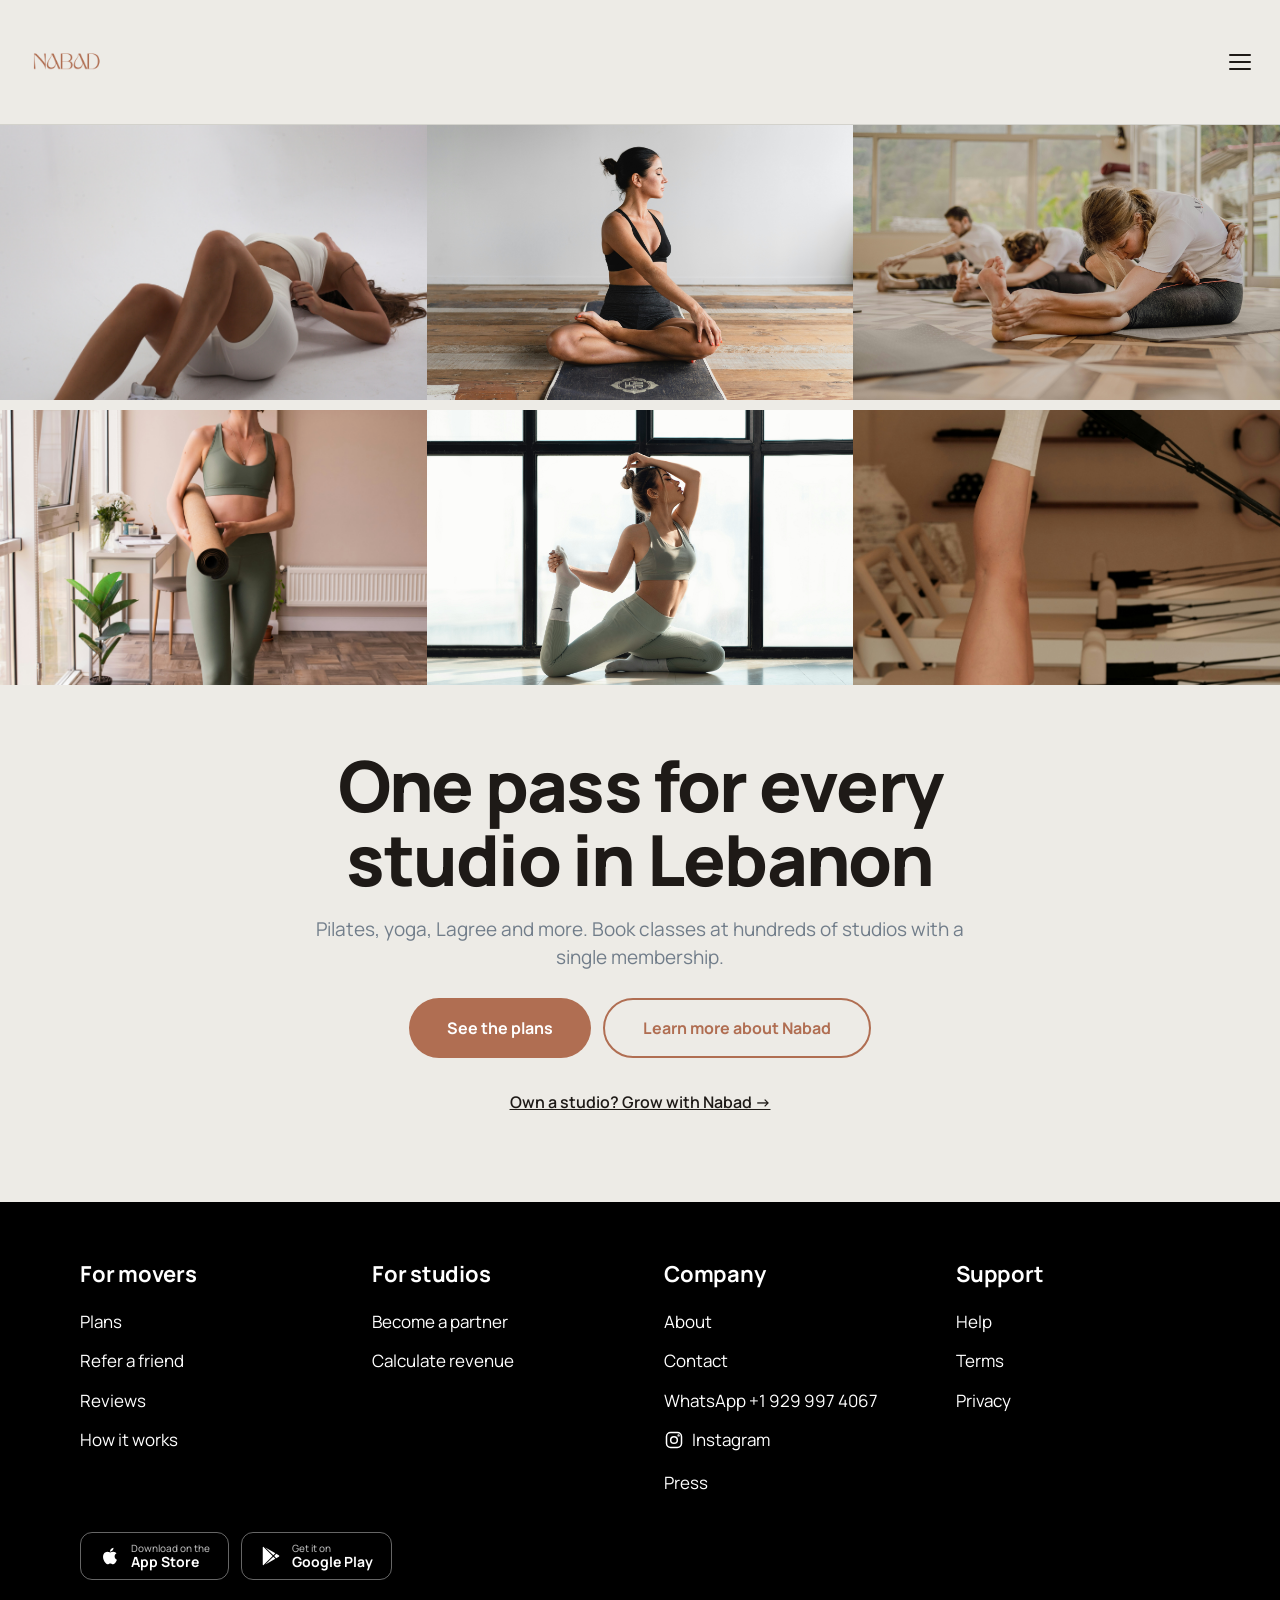
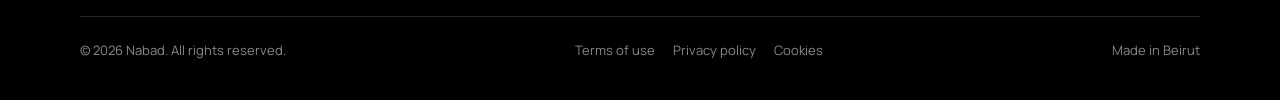
==== index.html @ 883f13c4 "switch contact email to studionabad@gmail.com everywhere" ====
<!DOCTYPE html>
<html lang="en">
<head>
<meta charset="UTF-8"/>
<meta name="viewport" content="width=device-width, initial-scale=1.0"/>
<title>Nabad — One pass. Every studio in Lebanon.</title>
<link rel="preconnect" href="https://fonts.googleapis.com"/>
<link rel="preconnect" href="https://fonts.gstatic.com" crossorigin/>
<link href="https://fonts.googleapis.com/css2?family=Manrope:wght@400;500;600;700;800&display=swap" rel="stylesheet"/>
<link rel="stylesheet" href="assets/anim.css"/>
<link rel="icon" type="image/png" href="assets/IMG_7429.png"/>
<link rel="apple-touch-icon" href="assets/IMG_7429.png"/>
<style>
:root{
  --bg:#EDEBE6;
  --bg-soft:#E2DFD8;
  --ink:#1E1A17;
  --slate:#717D8A;
  --line:rgba(30,26,23,0.12);
  --blue:#B06E52;
  --blue-d:#8E5740;
  --f-sans:'Manrope',-apple-system,BlinkMacSystemFont,'Segoe UI',sans-serif;
}
*,*::before,*::after{box-sizing:border-box;margin:0;padding:0}
html{scroll-behavior:smooth;-webkit-text-size-adjust:100%}
body{
  background:var(--bg);color:var(--ink);
  font-family:var(--f-sans);font-size:16px;line-height:1.5;
  -webkit-font-smoothing:antialiased;overflow-x:hidden;
}
a{color:inherit;text-decoration:none}
img{display:block;max-width:100%;height:auto}
button{font:inherit;cursor:pointer;border:none;background:none;color:inherit}

.wrap{max-width:1200px;margin:0 auto;padding:0 20px}
@media(min-width:900px){.wrap{padding:0 40px}}

/* NAV */
.nav{
  position:sticky;top:0;z-index:60;
  display:flex;align-items:center;justify-content:space-between;
  padding:14px 20px;
  background:var(--bg);
  border-bottom:1px solid var(--line);
}
.nav-logo{display:inline-flex;align-items:center;font-size:24px;font-weight:800;letter-spacing:-.03em;color:var(--ink)}
.nav-logo img{height:72px;width:auto;display:block}
@media(min-width:760px){.nav-logo img{height:96px}}
.nav-burger{
  width:40px;height:40px;border-radius:50%;
  display:flex;flex-direction:column;justify-content:center;align-items:center;gap:5px;
  background:transparent;
}
.nav-burger span{width:22px;height:2px;background:var(--ink);border-radius:2px}

/* MENU OVERLAY */
.menu{
  position:fixed;inset:0;z-index:70;background:var(--bg);
  display:none;flex-direction:column;
  padding:14px 0 24px;
}
.menu.open{display:flex}
.menu-top{display:flex;justify-content:space-between;align-items:center;padding:0 20px 20px}
.menu-close{font-size:28px;font-weight:400;line-height:1;background:transparent;color:var(--ink)}
.menu-list{display:flex;flex-direction:column;flex:1}
.menu-list a{
  padding:18px 20px;font-size:20px;font-weight:600;
  border-bottom:1px solid var(--line);
}
.menu-list a:first-child{border-top:1px solid var(--line)}
.menu-bottom{padding:24px 20px 0}
.btn-primary{
  display:block;width:100%;text-align:center;
  background:var(--blue);color:#fff;
  padding:18px 24px;border-radius:100px;
  font-size:16px;font-weight:700;
  transition:background .15s, transform .15s;
}
.btn-primary:hover{background:var(--blue-d)}
.btn-outline{
  display:block;width:100%;text-align:center;
  border:2px solid var(--blue);color:var(--blue);
  padding:16px 24px;border-radius:100px;
  font-size:16px;font-weight:700;background:transparent;
  transition:background .15s;
}
.btn-outline:hover{background:rgba(176,110,82,0.08)}

/* HERO */
.hero{padding:0 0 32px}
.hero-marquee{
  display:flex;flex-direction:column;gap:6px;
  aspect-ratio:3/2;max-height:560px;
  overflow:hidden;
}
.marq-row{flex:1;overflow:hidden}
.marq-track{
  display:flex;width:400%;height:100%;
  animation:nbMarqLeft 60s linear infinite;
  will-change:transform;
}
.marq-row.rev .marq-track{animation-name:nbMarqRight}
.marq-track img{
  width:calc(100% / 12);height:100%;
  object-fit:cover;display:block;flex-shrink:0;
}
@keyframes nbMarqLeft{
  from{transform:translateX(0)}
  to{transform:translateX(-50%)}
}
@keyframes nbMarqRight{
  from{transform:translateX(-50%)}
  to{transform:translateX(0)}
}
@media(prefers-reduced-motion:reduce){
  .marq-track{animation:none}
}
.hero-body{padding:36px 20px 0;display:flex;flex-direction:column;gap:18px}
.hero h1{
  font-size:clamp(34px,7vw,56px);
  font-weight:800;
  line-height:1.05;
  letter-spacing:-.025em;
  text-wrap:balance;
}
.hero p{font-size:17px;color:var(--slate);line-height:1.5;max-width:36ch}
.hero-ctas{display:flex;flex-direction:column;gap:12px;margin-top:8px}
.hero-link{
  text-align:center;font-size:15px;font-weight:600;
  text-decoration:underline;margin-top:14px;color:var(--ink);
}

@media(min-width:760px){
  .hero-body{padding:48px 40px 0;align-items:flex-start}
  .hero-ctas{flex-direction:row;gap:12px}
  .btn-primary,.btn-outline{width:auto;padding-left:38px;padding-right:38px}
  .hero h1{max-width:18ch}
}
@media(min-width:1024px){
  .hero{padding:0 0 64px}
  .hero-marquee{aspect-ratio:auto;max-height:none;height:560px;gap:10px}
  .hero-body{max-width:1200px;margin:0 auto;padding:64px 48px 0;align-items:center;text-align:center}
  .hero h1{font-size:clamp(56px,5.5vw,84px);max-width:22ch}
  .hero p{font-size:19px;max-width:54ch;text-align:center}
  .hero-ctas{justify-content:center}
  .hero-link{font-size:16px}
}

/* ONBOARDING OVERLAY */
.onb{
  position:fixed;top:0;left:0;right:0;bottom:0;z-index:80;background:var(--bg-soft);
  height:100vh;
  height:100dvh; /* iOS Safari: adapt to visible viewport */
  display:none;flex-direction:column;
  overflow:hidden;
}
.onb.open{display:flex}
.onb-top{
  flex:0 0 auto;
  display:flex;justify-content:space-between;align-items:center;
  padding:14px 20px;
}
.onb-logo{font-size:22px;font-weight:800;letter-spacing:-.03em}
.onb-close{font-size:28px;font-weight:400;background:transparent;color:var(--ink);line-height:1}
.onb-body{
  flex:1 1 auto;min-height:0;
  display:flex;flex-direction:column;justify-content:center;
  padding:24px 24px;
  overflow:hidden;
}
.onb-q{font-size:18px;font-weight:500;color:var(--ink);margin-bottom:18px}
.onb-a{
  font-size:clamp(24px,5.8vw,40px);
  font-weight:800;line-height:1.18;letter-spacing:-.02em;
}
.onb-foot{flex:0 0 auto;padding:18px 24px max(24px,env(safe-area-inset-bottom));display:flex;flex-direction:column;gap:14px;align-items:center}
.onb-dots{display:flex;gap:8px;justify-content:center}
.onb-dot{width:8px;height:8px;border-radius:50%;background:rgba(0,0,0,.18);transition:background .2s}
.onb-dot.on{background:var(--ink)}
.onb-next{
  width:100%;max-width:480px;background:var(--ink);color:#fff;
  padding:18px;border-radius:100px;font-size:16px;font-weight:700;
  text-align:center;transition:background .15s;
}
.onb-next:hover{background:#222}
.onb-skip{font-size:14.5px;text-decoration:underline;color:var(--ink);font-weight:500}

/* FOOTER */
.footer{background:#000;color:#fff;padding:56px 0 40px;margin-top:24px}
.footer-grid{display:grid;grid-template-columns:repeat(2,1fr);gap:36px 24px}
@media(min-width:800px){.footer-grid{grid-template-columns:repeat(4,1fr);gap:48px}}
.footer h4{font-size:22px;font-weight:700;margin-bottom:18px;letter-spacing:-.01em}
.footer ul{list-style:none;display:flex;flex-direction:column;gap:14px}
.footer a{color:#fff;font-size:17px;font-weight:400}
.footer a:hover{text-decoration:underline}
.footer-apps{display:flex;gap:12px;flex-wrap:wrap;margin-top:36px}
.app-btn{display:inline-flex;align-items:center;gap:10px;padding:10px 18px;border:1.5px solid rgba(255,255,255,.4);border-radius:12px;color:#fff;font-weight:600;transition:background .15s, border-color .15s}
.app-btn:hover{background:rgba(255,255,255,.08);border-color:#fff;text-decoration:none}
.app-btn svg{width:22px;height:22px;flex-shrink:0;fill:currentColor}
.app-btn span{display:flex;flex-direction:column;line-height:1.1;text-align:left}
.app-btn small{font-size:10px;font-weight:500;opacity:.7}
.app-btn strong{font-size:14px;font-weight:700}
.footer-bottom{margin-top:36px;padding-top:24px;border-top:1px solid rgba(255,255,255,.15);display:flex;justify-content:space-between;align-items:center;flex-wrap:wrap;gap:14px;font-size:13px;color:#888}
.footer-legal{display:flex;flex-wrap:wrap;gap:18px}
.footer-legal a{color:#888;font-size:13px;font-weight:400}
.footer-legal a:hover{color:#fff}

/* Page-specific hero entrance delays (animation keyframes in anim.css) */
.hero h1{opacity:0;animation:nbFadeUp .8s cubic-bezier(.2,.7,.2,1) .55s forwards}
.hero p{opacity:0;animation:nbFadeUp .8s cubic-bezier(.2,.7,.2,1) .7s forwards}
.hero-ctas{opacity:0;animation:nbFadeUp .8s cubic-bezier(.2,.7,.2,1) .85s forwards}
.hero-link{opacity:0;animation:nbFadeUp .8s cubic-bezier(.2,.7,.2,1) 1s forwards}
</style>
<!-- OG START -->
<meta property="og:type" content="website"/>
<meta property="og:url" content="https://kevinazarproo-rgb.github.io/nabad-website/"/>
<meta property="og:title" content="Nabad — One pass for every studio in Lebanon"/>
<meta property="og:description" content="Pilates, yoga, Lagree and more. Book classes at hundreds of studios across Lebanon with a single membership."/>
<meta property="og:image" content="https://kevinazarproo-rgb.github.io/nabad-website/assets/og-image.jpg"/>
<meta property="og:image:width" content="1200"/>
<meta property="og:image:height" content="630"/>
<meta name="twitter:card" content="summary_large_image"/>
<meta name="twitter:title" content="Nabad — One pass for every studio in Lebanon"/>
<meta name="twitter:description" content="Pilates, yoga, Lagree and more. Book classes at hundreds of studios across Lebanon with a single membership."/>
<meta name="twitter:image" content="https://kevinazarproo-rgb.github.io/nabad-website/assets/og-image.jpg"/>
<!-- OG END -->
</head>
<body>

<!-- NAV -->
<header class="nav">
  <a href="#" class="nav-logo"><img src="assets/logo-wordmark.png" alt="Nabad"/></a>
  <button class="nav-burger" aria-label="Open menu" onclick="document.getElementById('menu').classList.add('open')">
    <span></span><span></span><span></span>
  </button>
</header>

<!-- MENU OVERLAY -->
<div class="menu" id="menu">
  <div class="menu-top">
    <span class="nav-logo"><img src="assets/logo-wordmark.png" alt="Nabad"/></span>
    <button class="menu-close" aria-label="Close" onclick="document.getElementById('menu').classList.remove('open')">×</button>
  </div>
  <div class="menu-list">
    <a href="index.html">Home</a>
    <a href="plans.html">Plans</a>
    <a href="refer.html">Refer a friend</a>
    <a href="#" onclick="document.getElementById('menu').classList.remove('open');openOnb();return false;">How it works</a>
    <a href="studios.html">For studios</a>
  </div>
  <div class="menu-bottom">
    <a href="plans.html" class="btn-primary">See the plans</a>
  </div>
</div>

<!-- HERO -->
<section class="hero">
  <div class="hero-marquee">
    <div class="marq-row">
      <div class="marq-track">
        <img src="assets/IMG_7440.jpeg" alt=""/>
        <img src="assets/IMG_7441.jpeg" alt=""/>
        <img src="assets/IMG_7442.jpeg" alt=""/>
        <img src="assets/IMG_7518.jpeg" alt=""/>
        <img src="assets/IMG_7519.jpeg" alt=""/>
        <img src="assets/IMG_7520.jpeg" alt=""/>
        <img src="assets/IMG_7440.jpeg" alt="" aria-hidden="true"/>
        <img src="assets/IMG_7441.jpeg" alt="" aria-hidden="true"/>
        <img src="assets/IMG_7442.jpeg" alt="" aria-hidden="true"/>
        <img src="assets/IMG_7518.jpeg" alt="" aria-hidden="true"/>
        <img src="assets/IMG_7519.jpeg" alt="" aria-hidden="true"/>
        <img src="assets/IMG_7520.jpeg" alt="" aria-hidden="true"/>
      </div>
    </div>
    <div class="marq-row rev">
      <div class="marq-track">
        <img src="assets/IMG_7443.jpeg" alt=""/>
        <img src="assets/IMG_7513.jpeg" alt=""/>
        <img src="assets/IMG_7444.jpeg" alt=""/>
        <img src="assets/IMG_7521.jpeg" alt=""/>
        <img src="assets/IMG_7522.jpeg" alt=""/>
        <img src="assets/IMG_7523.jpeg" alt=""/>
        <img src="assets/IMG_7443.jpeg" alt="" aria-hidden="true"/>
        <img src="assets/IMG_7513.jpeg" alt="" aria-hidden="true"/>
        <img src="assets/IMG_7444.jpeg" alt="" aria-hidden="true"/>
        <img src="assets/IMG_7521.jpeg" alt="" aria-hidden="true"/>
        <img src="assets/IMG_7522.jpeg" alt="" aria-hidden="true"/>
        <img src="assets/IMG_7523.jpeg" alt="" aria-hidden="true"/>
      </div>
    </div>
  </div>
  <div class="hero-body">
    <h1>One pass for every studio in Lebanon</h1>
    <p>Pilates, yoga, Lagree and more. Book classes at hundreds of studios with a single membership.</p>
    <div class="hero-ctas">
      <a href="plans.html" class="btn-primary">See the plans</a>
      <button class="btn-outline" onclick="openOnb()">Learn more about Nabad</button>
    </div>
    <a href="studios.html" class="hero-link">Own a studio? Grow with Nabad →</a>
  </div>
</section>

<!-- ONBOARDING OVERLAY -->
<div class="onb" id="onb" aria-hidden="true">
  <div class="onb-top">
    <span class="onb-logo">Nabad</span>
    <button class="onb-close" aria-label="Close" onclick="closeOnb()">×</button>
  </div>
  <div class="onb-body">
    <div class="onb-slide" id="onb-slide">
      <div class="onb-q" id="onb-q"></div>
      <div class="onb-a" id="onb-a"></div>
    </div>
  </div>
  <div class="onb-foot">
    <div class="onb-dots" id="onb-dots"></div>
    <button class="onb-next" id="onb-next" onclick="onbNext()">Next</button>
    <a href="#" class="onb-skip" onclick="event.preventDefault();alert('App coming soon. Stay tuned!');">App coming soon</a>
  </div>
</div>

<!-- FOOTER -->
<footer class="footer reveal">
  <div class="wrap">
    <div class="footer-grid">
      <div>
        <h4>For movers</h4>
        <ul>
          <li><a href="plans.html">Plans</a></li><li><a href="refer.html">Refer a friend</a></li><li><a href="reviews.html">Reviews</a></li>
          <li><a href="#" onclick="openOnb();return false;">How it works</a></li>
        </ul>
      </div>
      <div>
        <h4>For studios</h4>
        <ul>
          <li><a href="studios.html">Become a partner</a></li>
          <li><a href="partners.html#calc">Calculate revenue</a></li>
        </ul>
      </div>
      <div>
        <h4>Company</h4>
        <ul>
          <li><a href="#">About</a></li>
          <li><a href="mailto:studionabad@gmail.com">Contact</a></li><li><a href="https://wa.me/19299974067" target="_blank" rel="noopener">WhatsApp +1 929 997 4067</a></li><li><a href="https://instagram.com/nabadapp" target="_blank" rel="noopener" aria-label="Instagram" style="display:inline-flex;align-items:center;gap:8px"><svg width="20" height="20" viewBox="0 0 24 24" fill="none" stroke="currentColor" stroke-width="1.8" stroke-linecap="round" stroke-linejoin="round"><rect x="3" y="3" width="18" height="18" rx="5"/><circle cx="12" cy="12" r="4"/><circle cx="17.5" cy="6.5" r="0.5" fill="currentColor"/></svg><span>Instagram</span></a></li>
          <li><a href="press.html">Press</a></li>
        </ul>
      </div>
      <div>
        <h4>Support</h4>
        <ul>
          <li><a href="help.html">Help</a></li>
          <li><a href="terms.html">Terms</a></li>
          <li><a href="privacy.html">Privacy</a></li>
        </ul>
      </div>
    </div>
    <div class="footer-apps">
      <a href="coming-soon.html" class="app-btn">
        <svg viewBox="0 0 24 24"><path d="M17.05 20.28c-.98.95-2.05.8-3.08.35-1.09-.46-2.09-.48-3.24 0-1.44.62-2.2.44-3.06-.35C2.79 15.25 3.51 7.59 9.05 7.31c1.35.07 2.29.74 3.08.8 1.18-.24 2.31-.93 3.57-.84 1.51.12 2.65.72 3.4 1.8-3.12 1.87-2.38 5.98.48 7.13-.57 1.5-1.31 2.99-2.54 4.09zM12.03 7.25c-.15-2.23 1.66-4.07 3.74-4.25.29 2.58-2.34 4.5-3.74 4.25z"/></svg>
        <span><small>Download on the</small><strong>App Store</strong></span>
      </a>
      <a href="coming-soon.html" class="app-btn">
        <svg viewBox="0 0 24 24"><path d="M3.609 1.814L13.792 12 3.61 22.186a.996.996 0 01-.61-.92V2.734a1 1 0 01.609-.92zm10.89 10.893l2.302 2.302-10.937 6.333 8.635-8.635zm3.199-3.198l2.807 1.626a1 1 0 010 1.73l-2.808 1.626L15.491 12l2.207-2.49zM5.864 2.658L16.802 8.99l-2.302 2.302-8.636-8.634z"/></svg>
        <span><small>Get it on</small><strong>Google Play</strong></span>
      </a>
    </div>
    <div class="footer-bottom">
      <span>&copy; 2026 Nabad. All rights reserved.</span>
      <div class="footer-legal">
        <a href="terms.html">Terms of use</a>
        <a href="privacy.html">Privacy policy</a>
        <a href="cookies.html">Cookies</a>
      </div>
      <span>Made in Beirut</span>
    </div>
  </div>
</footer>

<script>
const slides = [
  { q: "What is Nabad?", a: "Nabad is a credit-based membership that gives you access to hundreds of studios, gyms, and wellness experiences across Lebanon." },
  { q: "How do credits work?", a: "Each plan comes with credits to use for booking classes. The credit value of a reservation varies by location, popularity, and time." },
  { q: "What's the benefit of booking on Nabad?", a: "Nabad gives you an affordable way to explore studios, gyms, and wellness spaces at discounted rates, all under one membership." },
  { q: "Can I cancel anytime?", a: "Yes. Pause or cancel your plan in the app, anytime. No contracts, no fees, no friction." }
];
let onbIdx = 0;
const onb = document.getElementById('onb');
const onbQ = document.getElementById('onb-q');
const onbA = document.getElementById('onb-a');
const onbDots = document.getElementById('onb-dots');
const onbNextBtn = document.getElementById('onb-next');
const onbSlide = document.getElementById('onb-slide');

function renderOnb(){
  onbQ.textContent = slides[onbIdx].q;
  onbA.textContent = slides[onbIdx].a;
  onbDots.innerHTML = slides.map((_,i)=>`<span class="onb-dot ${i===onbIdx?'on':''}"></span>`).join('');
  onbNextBtn.textContent = (onbIdx === slides.length - 1) ? 'See the plans' : 'Next';
}
function replaySlide(){
  onbSlide.classList.remove('onb-slide');
  void onbSlide.offsetWidth; // restart animation
  onbSlide.classList.add('onb-slide');
}
function openOnb(){ onbIdx = 0; renderOnb(); replaySlide(); onb.classList.add('open'); onb.setAttribute('aria-hidden','false'); document.body.style.overflow='hidden'; }
function closeOnb(){ onb.classList.remove('open'); onb.setAttribute('aria-hidden','true'); document.body.style.overflow=''; }
function onbNext(){
  if(onbIdx < slides.length - 1){
    onbSlide.classList.add('out');
    setTimeout(()=>{
      onbIdx++;
      renderOnb();
      onbSlide.classList.remove('out');
      replaySlide();
    }, 280);
  } else {
    window.location.href = 'plans.html';
  }
}
</script>
<script src="assets/anim.js" defer></script>
</body>
</html>
---- assets/anim.css ----
/* Nabad — shared animations */

@keyframes nbFadeUp{
  from{opacity:0;transform:translateY(24px)}
  to{opacity:1;transform:translateY(0)}
}
@keyframes nbFadeIn{
  from{opacity:0}
  to{opacity:1}
}
@keyframes nbImgReveal{
  from{opacity:0;transform:scale(1.08)}
  to{opacity:1;transform:scale(1)}
}
@keyframes nbSlideInRight{
  from{opacity:0;transform:translateX(40px)}
  to{opacity:1;transform:translateX(0)}
}
@keyframes nbSlideOutLeft{
  from{opacity:1;transform:translateX(0)}
  to{opacity:0;transform:translateX(-40px)}
}
@keyframes nbPageIn{
  from{opacity:0}
  to{opacity:1}
}

/* Page-load entrance (opacity only — avoid transform on <body> which would
   break position:fixed for the onboarding overlay) */
body{animation:nbPageIn .55s cubic-bezier(.2,.7,.2,1) both}

/* On-load fade up — drop class on any element */
.fx-up{opacity:0;animation:nbFadeUp .8s cubic-bezier(.2,.7,.2,1) forwards}
.fx-up-1{animation-delay:.05s}
.fx-up-2{animation-delay:.15s}
.fx-up-3{animation-delay:.25s}
.fx-up-4{animation-delay:.35s}
.fx-up-5{animation-delay:.45s}
.fx-up-6{animation-delay:.55s}

.fx-in{opacity:0;animation:nbFadeIn .7s ease forwards}
.fx-img{opacity:0;animation:nbImgReveal .9s cubic-bezier(.2,.7,.2,1) forwards}

/* Hero-grid stagger (used on home) */
.hero-grid img{opacity:0;animation:nbImgReveal .9s cubic-bezier(.2,.7,.2,1) forwards}
.hero-grid img:nth-child(1){animation-delay:.05s}
.hero-grid img:nth-child(2){animation-delay:.15s}
.hero-grid img:nth-child(3){animation-delay:.25s}
.hero-grid img:nth-child(4){animation-delay:.35s}
.hero-grid img:nth-child(5){animation-delay:.45s}
.hero-grid img:nth-child(6){animation-delay:.55s}

/* Scroll-reveal */
.reveal{opacity:0;transform:translateY(28px);transition:opacity .9s cubic-bezier(.2,.7,.2,1),transform .9s cubic-bezier(.2,.7,.2,1)}
.reveal.in{opacity:1;transform:translateY(0)}
.reveal-d1{transition-delay:.08s}
.reveal-d2{transition-delay:.16s}
.reveal-d3{transition-delay:.24s}
.reveal-d4{transition-delay:.32s}

/* Button hover lift */
.btn-primary,.btn-outline{transition:background .15s, transform .15s, box-shadow .15s}
.btn-primary:hover,.btn-outline:hover{transform:translateY(-2px)}

/* Onboarding slide transitions */
.onb-body{overflow:hidden}
.onb-slide{animation:nbSlideInRight .45s cubic-bezier(.2,.7,.2,1) both}
.onb-slide.out{animation:nbSlideOutLeft .3s cubic-bezier(.2,.7,.2,1) both}

@media(prefers-reduced-motion:reduce){
  *,*::before,*::after{animation:none!important;transition:none!important}
  .reveal{opacity:1;transform:none}
  .fx-up,.fx-in,.fx-img,.hero-grid img{opacity:1}
}
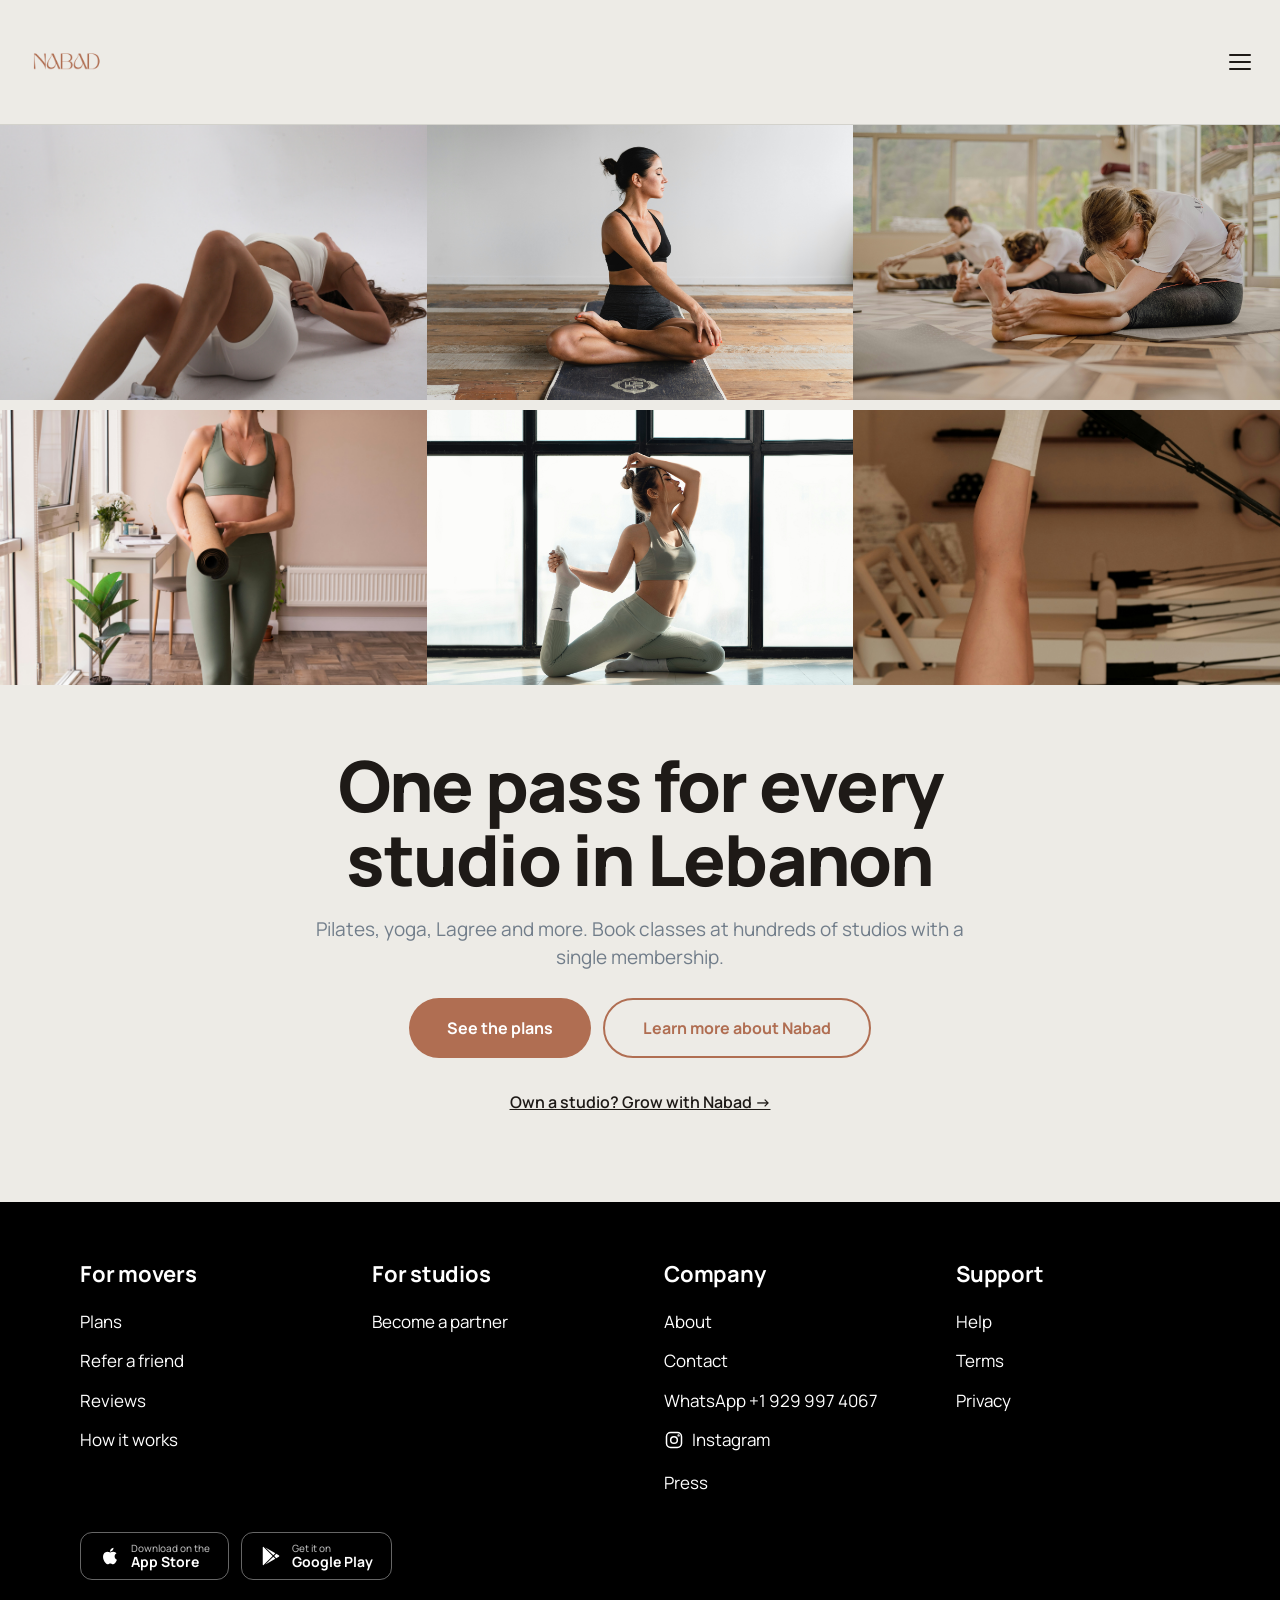
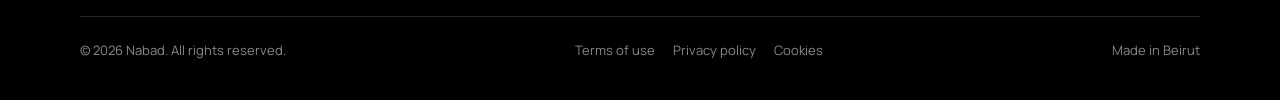
==== commit 64207f34: "footer: drop Calculate revenue link" ====
--- a/index.html
+++ b/index.html
@@ -334,7 +334,7 @@
         <h4>For studios</h4>
         <ul>
           <li><a href="studios.html">Become a partner</a></li>
-          <li><a href="partners.html#calc">Calculate revenue</a></li>
+          
         </ul>
       </div>
       <div>
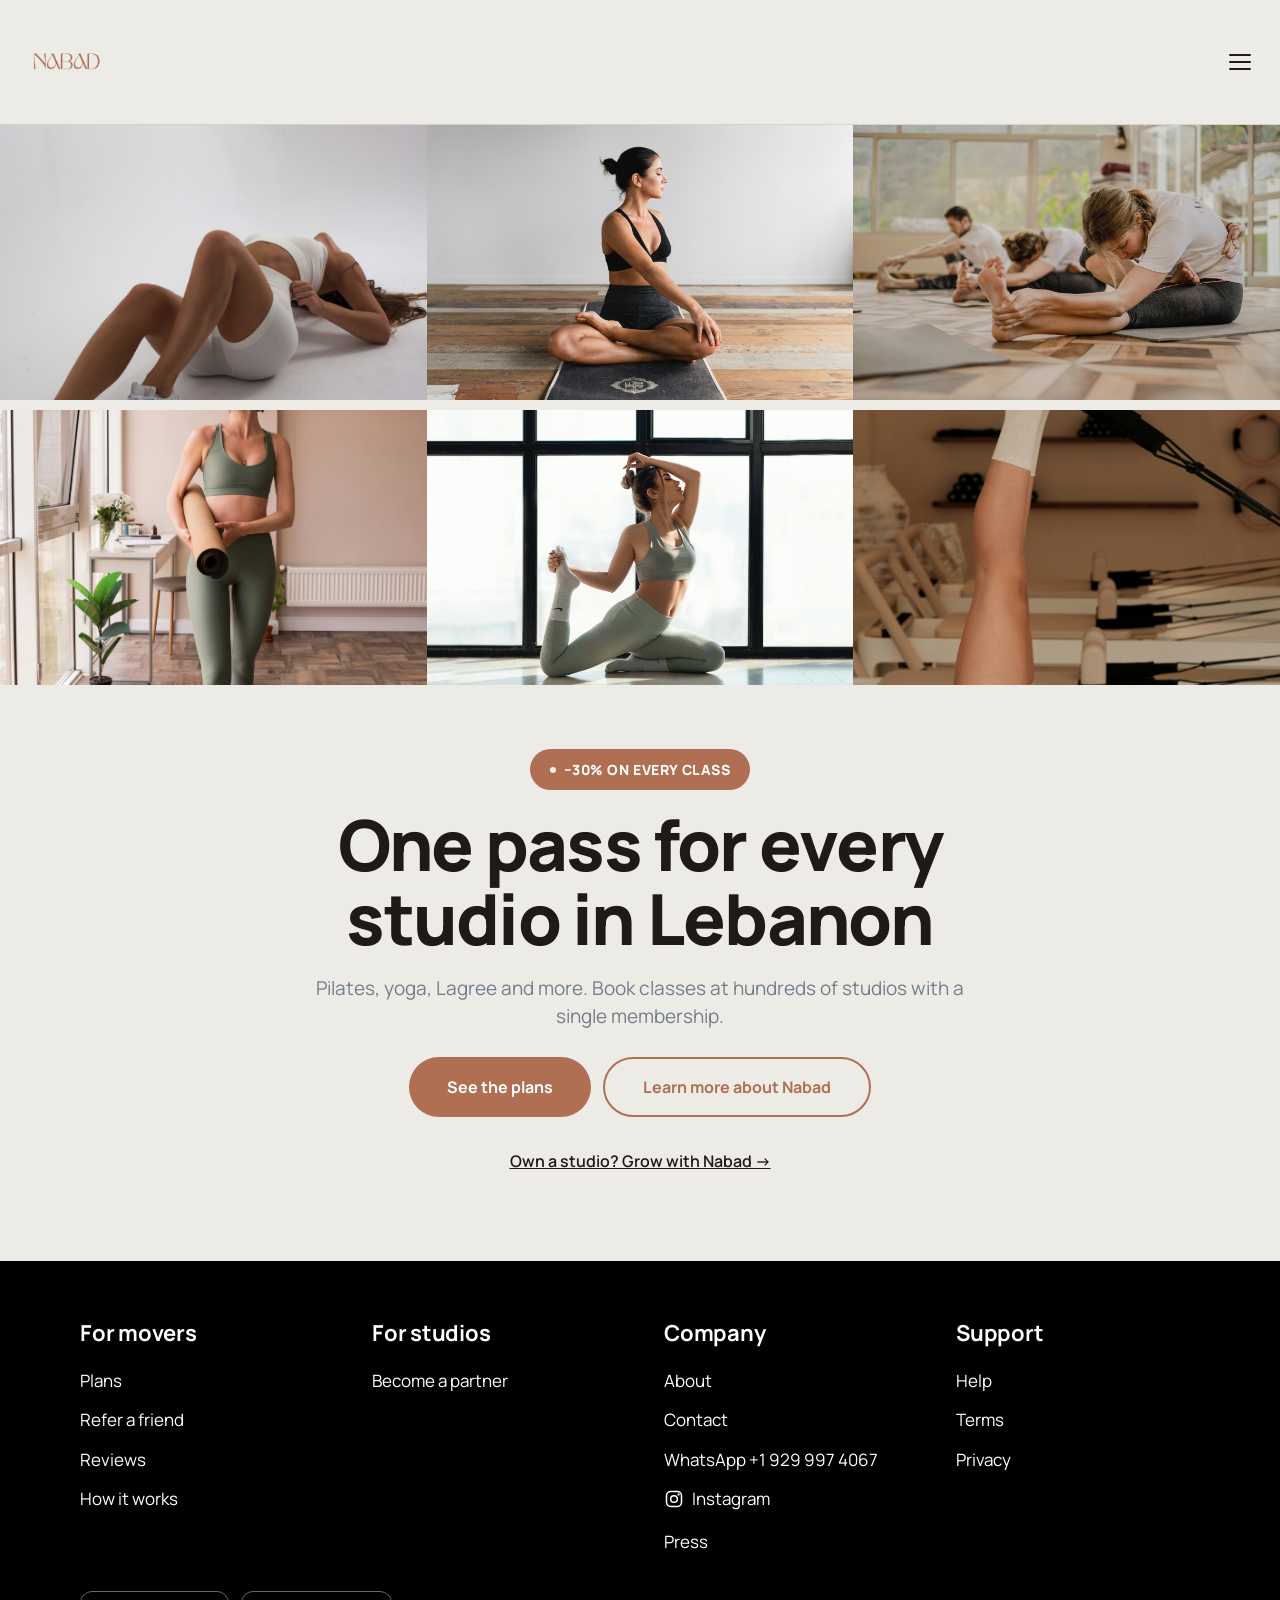
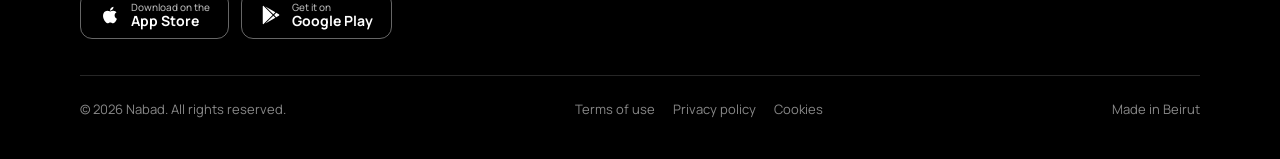
==== commit bb01d4b2: "hero: add -30% on every class promo chip above the title" ====
--- a/index.html
+++ b/index.html
@@ -124,6 +124,16 @@
   text-wrap:balance;
 }
 .hero p{font-size:17px;color:var(--slate);line-height:1.5;max-width:36ch}
+.hero-promo{
+  display:inline-flex;align-items:center;gap:8px;
+  align-self:flex-start;
+  padding:8px 16px;border-radius:100px;
+  background:var(--blue);color:#fff;
+  font-size:13px;font-weight:800;letter-spacing:.04em;text-transform:uppercase;
+}
+.hero-promo::before{content:'';width:6px;height:6px;border-radius:50%;background:#fff;opacity:.9;animation:nbPulseDot 1.8s ease-in-out infinite}
+@keyframes nbPulseDot{0%,100%{opacity:1;transform:scale(1)}50%{opacity:.4;transform:scale(1.4)}}
+@media(min-width:1024px){.hero-promo{align-self:center;font-size:14px;padding:10px 20px}}
 .hero-ctas{display:flex;flex-direction:column;gap:12px;margin-top:8px}
 .hero-link{
   text-align:center;font-size:15px;font-weight:600;
@@ -290,6 +300,7 @@
     </div>
   </div>
   <div class="hero-body">
+    <span class="hero-promo">−30% on every class</span>
     <h1>One pass for every studio in Lebanon</h1>
     <p>Pilates, yoga, Lagree and more. Book classes at hundreds of studios with a single membership.</p>
     <div class="hero-ctas">
@@ -381,7 +392,7 @@
   { q: "What is Nabad?", a: "Nabad is a credit-based membership that gives you access to hundreds of studios, gyms, and wellness experiences across Lebanon." },
   { q: "How do credits work?", a: "Each plan comes with credits to use for booking classes. The credit value of a reservation varies by location, popularity, and time." },
   { q: "What's the benefit of booking on Nabad?", a: "Nabad gives you an affordable way to explore studios, gyms, and wellness spaces at discounted rates, all under one membership." },
-  { q: "Can I cancel anytime?", a: "Yes. Pause or cancel your plan in the app, anytime. No contracts, no fees, no friction." }
+  { q: "Can I cancel anytime?", a: "Monthly plans can be cancelled in the app at any time. The current month is not refunded, but the plan won't renew. Annual plans are non-refundable once purchased." }
 ];
 let onbIdx = 0;
 const onb = document.getElementById('onb');
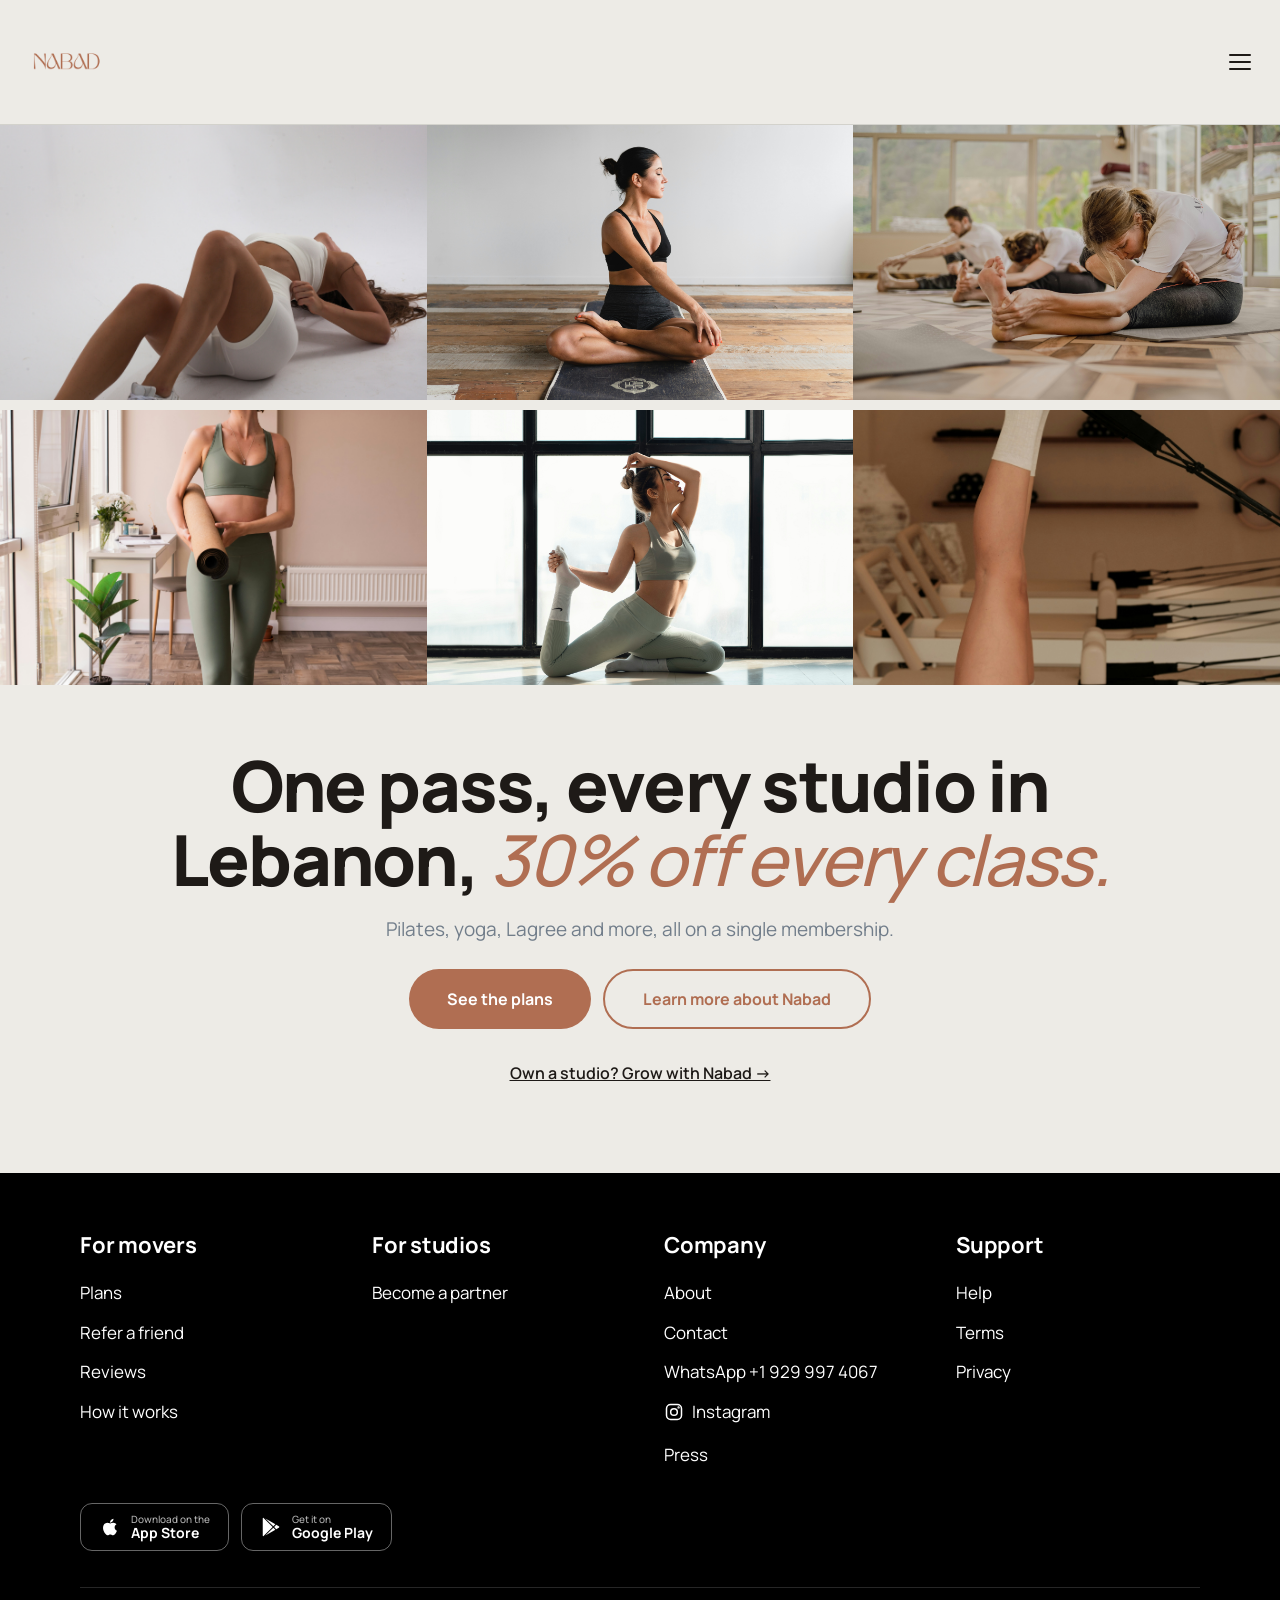
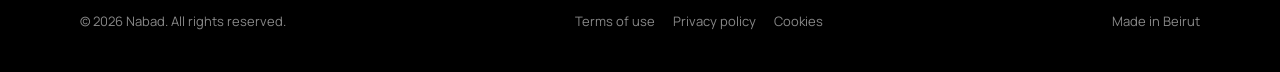
==== commit 8e0187c1: "hero: integrate 30% off into the title, in italic terra" ====
--- a/index.html
+++ b/index.html
@@ -123,17 +123,8 @@
   letter-spacing:-.025em;
   text-wrap:balance;
 }
+.hero h1 em{font-style:italic;font-weight:500;color:var(--blue)}
 .hero p{font-size:17px;color:var(--slate);line-height:1.5;max-width:36ch}
-.hero-promo{
-  display:inline-flex;align-items:center;gap:8px;
-  align-self:flex-start;
-  padding:8px 16px;border-radius:100px;
-  background:var(--blue);color:#fff;
-  font-size:13px;font-weight:800;letter-spacing:.04em;text-transform:uppercase;
-}
-.hero-promo::before{content:'';width:6px;height:6px;border-radius:50%;background:#fff;opacity:.9;animation:nbPulseDot 1.8s ease-in-out infinite}
-@keyframes nbPulseDot{0%,100%{opacity:1;transform:scale(1)}50%{opacity:.4;transform:scale(1.4)}}
-@media(min-width:1024px){.hero-promo{align-self:center;font-size:14px;padding:10px 20px}}
 .hero-ctas{display:flex;flex-direction:column;gap:12px;margin-top:8px}
 .hero-link{
   text-align:center;font-size:15px;font-weight:600;
@@ -300,9 +291,8 @@
     </div>
   </div>
   <div class="hero-body">
-    <span class="hero-promo">−30% on every class</span>
-    <h1>One pass for every studio in Lebanon</h1>
-    <p>Pilates, yoga, Lagree and more. Book classes at hundreds of studios with a single membership.</p>
+    <h1>One pass, every studio in Lebanon, <em>30% off every class.</em></h1>
+    <p>Pilates, yoga, Lagree and more, all on a single membership.</p>
     <div class="hero-ctas">
       <a href="plans.html" class="btn-primary">See the plans</a>
       <button class="btn-outline" onclick="openOnb()">Learn more about Nabad</button>
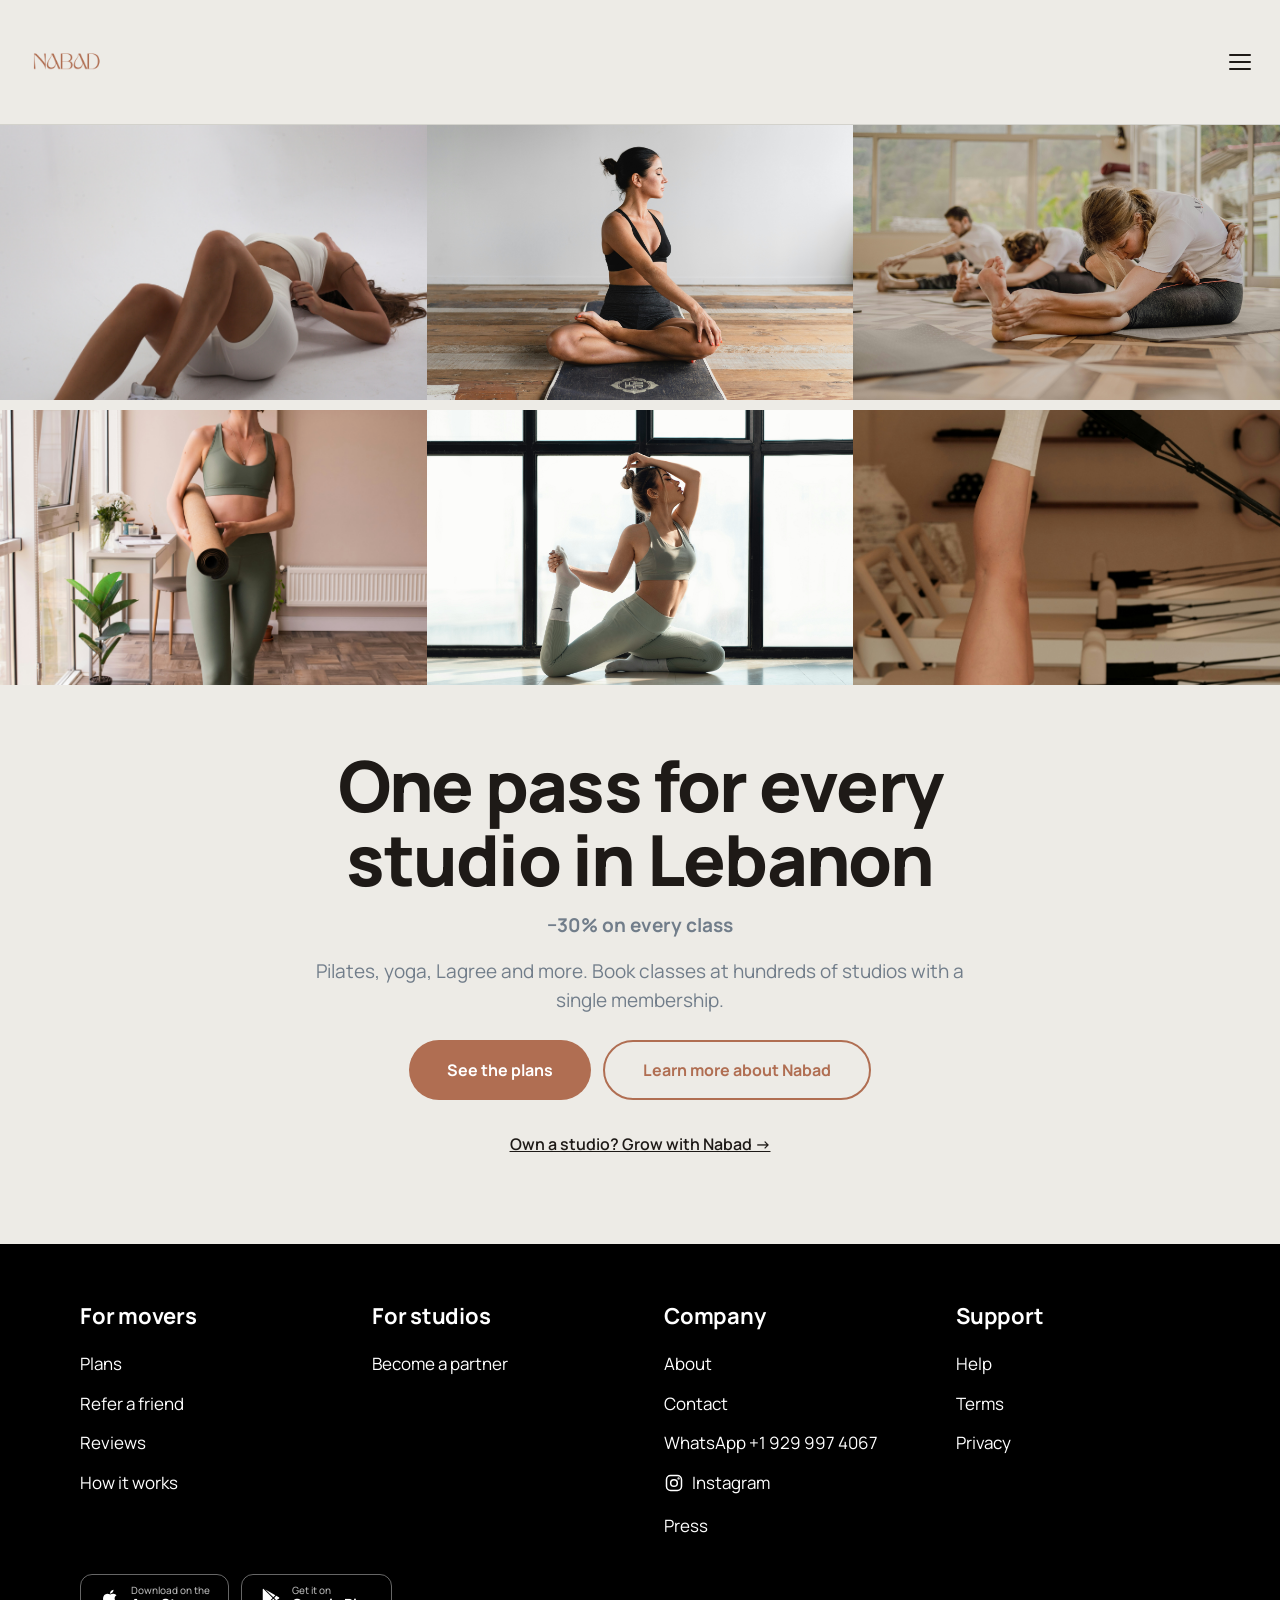
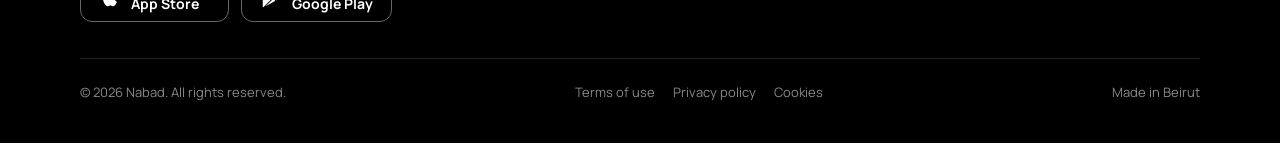
==== commit 089621ce: "hero: -30% line in terra, small, between title and subtitle" ====
--- a/index.html
+++ b/index.html
@@ -123,7 +123,8 @@
   letter-spacing:-.025em;
   text-wrap:balance;
 }
-.hero h1 em{font-style:italic;font-weight:500;color:var(--blue)}
+.hero-promo-line{font-size:15px;font-weight:700;color:var(--blue);margin-top:-4px}
+@media(min-width:1024px){.hero-promo-line{font-size:17px}}
 .hero p{font-size:17px;color:var(--slate);line-height:1.5;max-width:36ch}
 .hero-ctas{display:flex;flex-direction:column;gap:12px;margin-top:8px}
 .hero-link{
@@ -291,8 +292,9 @@
     </div>
   </div>
   <div class="hero-body">
-    <h1>One pass, every studio in Lebanon, <em>30% off every class.</em></h1>
-    <p>Pilates, yoga, Lagree and more, all on a single membership.</p>
+    <h1>One pass for every studio in Lebanon</h1>
+    <p class="hero-promo-line">−30% on every class</p>
+    <p>Pilates, yoga, Lagree and more. Book classes at hundreds of studios with a single membership.</p>
     <div class="hero-ctas">
       <a href="plans.html" class="btn-primary">See the plans</a>
       <button class="btn-outline" onclick="openOnb()">Learn more about Nabad</button>
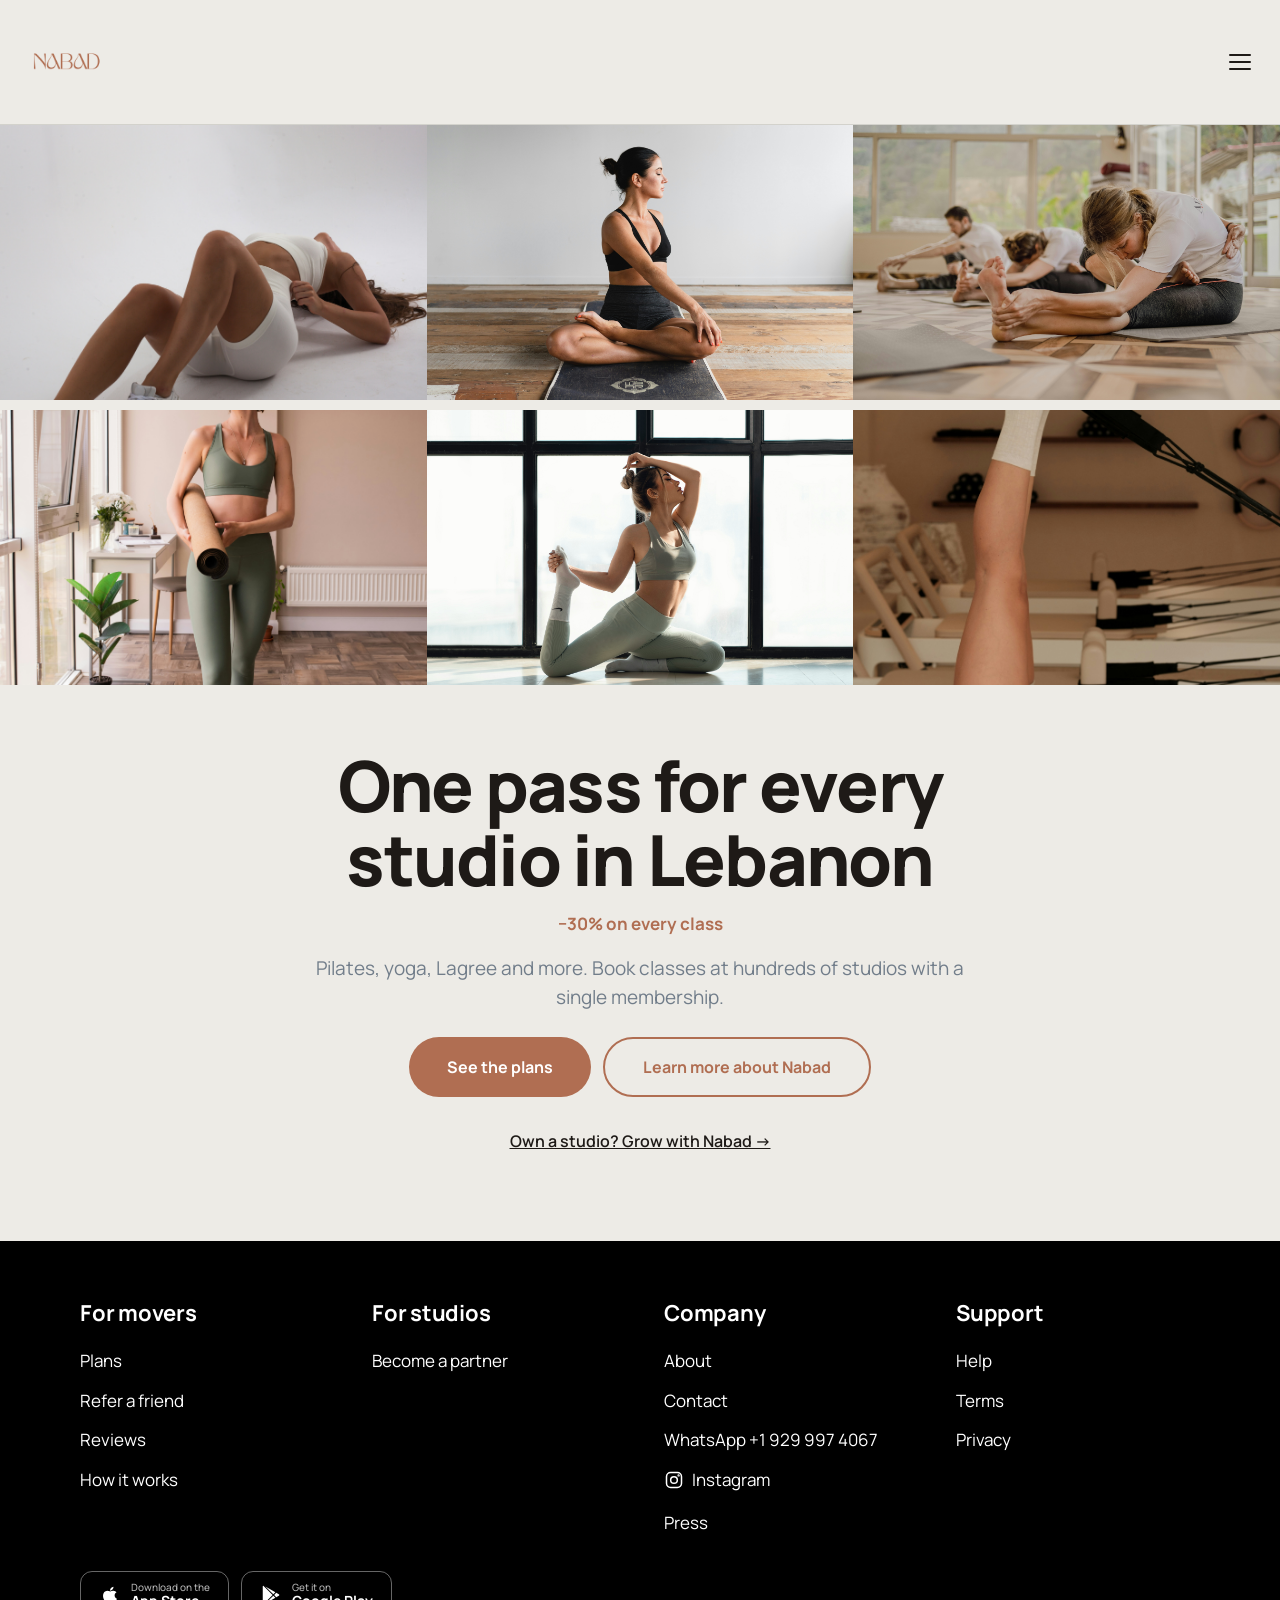
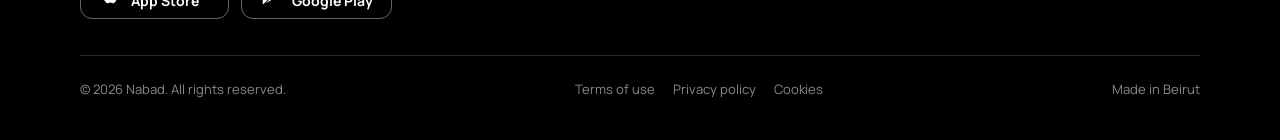
==== commit 1b396991: "hero: bump promo-line selector specificity so the terra color sticks" ====
--- a/index.html
+++ b/index.html
@@ -123,8 +123,8 @@
   letter-spacing:-.025em;
   text-wrap:balance;
 }
-.hero-promo-line{font-size:15px;font-weight:700;color:var(--blue);margin-top:-4px}
-@media(min-width:1024px){.hero-promo-line{font-size:17px}}
+.hero p.hero-promo-line{font-size:15px;font-weight:700;color:var(--blue);margin-top:-4px}
+@media(min-width:1024px){.hero p.hero-promo-line{font-size:17px}}
 .hero p{font-size:17px;color:var(--slate);line-height:1.5;max-width:36ch}
 .hero-ctas{display:flex;flex-direction:column;gap:12px;margin-top:8px}
 .hero-link{
